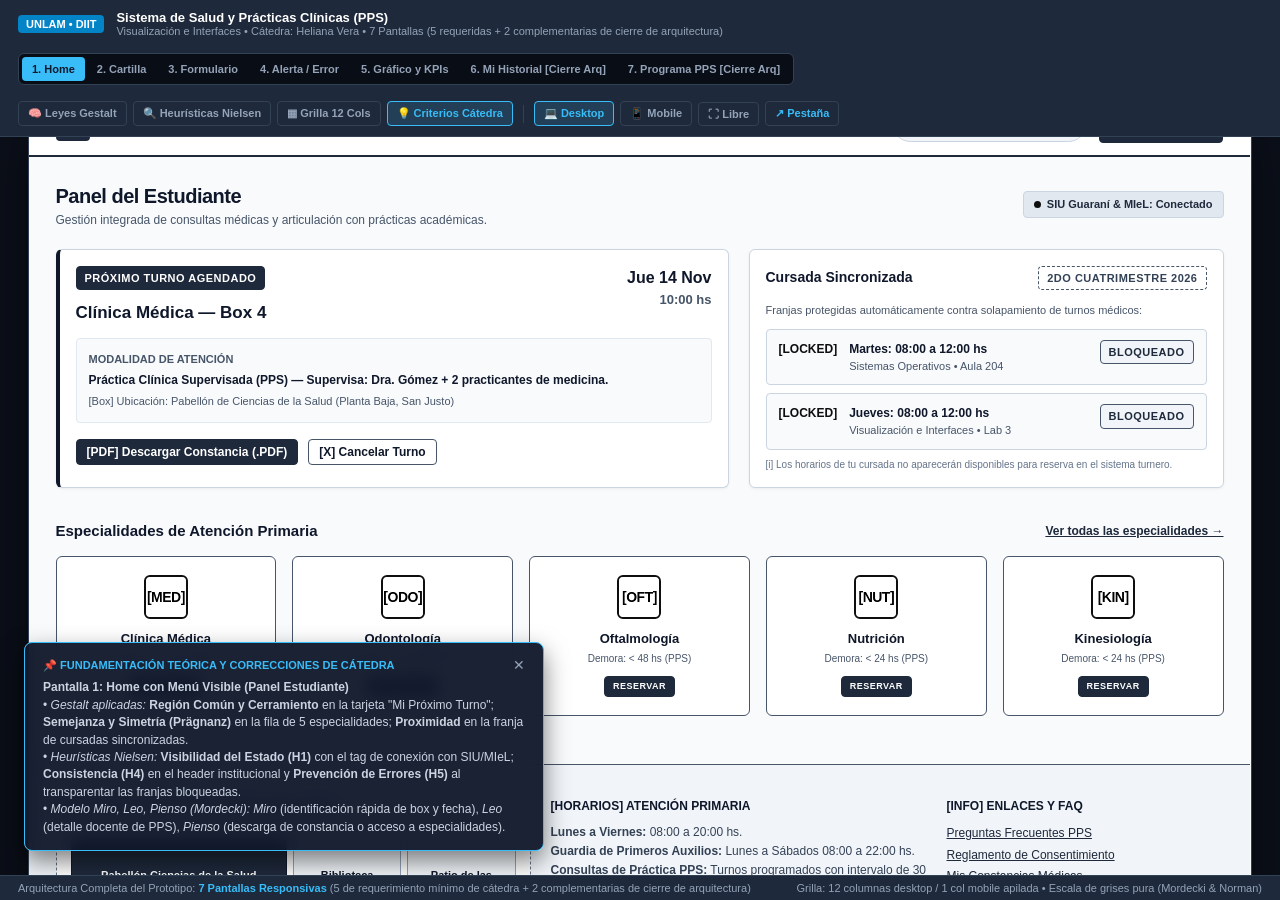
==== index.html @ 91b7a33c "feedback00" ====
<!DOCTYPE html>
<html lang="es">
<head>
  <meta charset="UTF-8">
  <meta name="viewport" content="width=device-width, initial-scale=1.0">
  <title>Master Wireframes Suite - UNLaM Salud & PPS | Visualización e Interfaces</title>
  <style>
    :root {
      --ui-bg: #0f172a;
      --ui-bar: #1e293b;
      --ui-border: #334155;
      --ui-accent: #38bdf8;
      --ui-text: #f8fafc;
      --ui-text-muted: #94a3b8;
    }

    * { box-sizing: border-box; margin: 0; padding: 0; }

    body {
      font-family: -apple-system, BlinkMacSystemFont, "Segoe UI", Roboto, sans-serif;
      background-color: var(--ui-bg);
      color: var(--ui-text);
      display: flex;
      flex-direction: column;
      height: 100vh;
      overflow: hidden;
    }

    /* Barra Superior de Control */
    .presenter-bar {
      background-color: var(--ui-bar);
      border-bottom: 1px solid var(--ui-border);
      padding: 10px 18px;
      display: flex;
      align-items: center;
      justify-content: space-between;
      gap: 16px;
      z-index: 1000;
      flex-wrap: wrap;
    }

    .project-info {
      display: flex;
      align-items: center;
      gap: 12px;
    }
    .badge-tag {
      background: #0284c7;
      color: white;
      font-size: 11px;
      font-weight: 700;
      padding: 3px 8px;
      border-radius: 4px;
      text-transform: uppercase;
    }

    /* Botones selectores de pantalla */
    .screens-nav {
      display: flex;
      background: #090d16;
      border-radius: 6px;
      padding: 3px;
      gap: 2px;
      border: 1px solid var(--ui-border);
      overflow-x: auto;
    }
    .screen-tab-btn {
      background: transparent;
      border: none;
      color: var(--ui-text-muted);
      padding: 6px 10px;
      font-size: 11px;
      font-weight: 600;
      border-radius: 4px;
      cursor: pointer;
      transition: all 0.15s ease;
      white-space: nowrap;
    }
    .screen-tab-btn:hover {
      color: var(--ui-text);
      background: rgba(255,255,255,0.06);
    }
    .screen-tab-btn.active {
      background: #38bdf8;
      color: #0f172a;
      font-weight: 700;
    }

    /* Selectores de Viewport y Capas Teóricas */
    .viewport-controls {
      display: flex;
      align-items: center;
      gap: 6px;
      flex-wrap: wrap;
    }
    .view-btn {
      background: var(--ui-bar);
      border: 1px solid var(--ui-border);
      color: var(--ui-text-muted);
      padding: 5px 9px;
      border-radius: 4px;
      font-size: 11px;
      font-weight: 600;
      cursor: pointer;
      display: flex;
      align-items: center;
      gap: 5px;
      transition: all 0.15s ease;
      user-select: none;
    }
    .view-btn:hover {
      color: var(--ui-text);
      border-color: var(--ui-accent);
    }
    .view-btn.active {
      border-color: #38bdf8;
      background: rgba(56, 189, 248, 0.15);
      color: #38bdf8;
      font-weight: 700;
    }

    .view-btn-gestalt.active {
      border-color: #0284c7;
      background: rgba(2, 132, 199, 0.2);
      color: #38bdf8;
    }
    .view-btn-heuristic.active {
      border-color: #10b981;
      background: rgba(16, 185, 129, 0.2);
      color: #34d399;
    }

    /* Área de Canvas */
    .canvas-area {
      flex: 1;
      display: flex;
      align-items: center;
      justify-content: center;
      background: #0b0f19;
      position: relative;
      overflow: auto;
      padding: 16px;
    }

    /* Frame de Contenedor */
    .viewport-frame {
      background: white;
      transition: all 0.25s cubic-bezier(0.4, 0, 0.2, 1);
      box-shadow: 0 25px 50px -12px rgba(0, 0, 0, 0.7);
      position: relative;
      overflow: hidden;
      border-radius: 4px;
    }

    /* Modo Escritorio (1200px) */
    .viewport-frame.desktop-mode {
      width: 1240px;
      height: 92vh;
      max-width: 98%;
      border-radius: 8px;
      border: 1px solid var(--ui-border);
    }

    /* Modo Mobile (375px iPhone frame) */
    .viewport-frame.mobile-mode {
      width: 375px;
      height: 740px;
      border-radius: 36px;
      border: 10px solid #27272a;
      box-shadow: 0 20px 40px rgba(0,0,0,0.8), inset 0 0 0 2px #52525b;
    }

    /* Modo Libre (100%) */
    .viewport-frame.full-mode {
      width: 100%;
      height: 100%;
      border-radius: 0;
      border: none;
    }

    .wireframe-iframe {
      width: 100%;
      height: 100%;
      border: none;
      display: block;
      background-color: #f8fafc;
    }

    /* Overlay de Anotaciones UX de Cátedra */
    .ux-annotation-drawer {
      position: absolute;
      bottom: 24px;
      left: 24px;
      background: rgba(15, 23, 42, 0.95);
      border: 1px solid var(--ui-accent);
      border-radius: 8px;
      padding: 14px 18px;
      max-width: 520px;
      font-size: 12px;
      box-shadow: 0 10px 25px rgba(0,0,0,0.5);
      backdrop-filter: blur(8px);
      z-index: 500;
      display: none;
    }
    .ux-annotation-drawer.visible {
      display: block;
      animation: fadeIn 0.2s ease-out;
    }
    @keyframes fadeIn {
      from { opacity: 0; transform: translateY(8px); }
      to { opacity: 1; transform: translateY(0); }
    }

    /* Grilla de 12 Columnas Overlay */
    .grid-overlay-layer {
      position: absolute;
      top: 0;
      left: 50%;
      transform: translateX(-50%);
      width: 1200px;
      height: 100%;
      pointer-events: none;
      z-index: 200;
      display: none;
      grid-template-columns: repeat(12, 1fr);
      gap: 20px;
      padding: 0 16px;
    }
    .grid-overlay-layer.visible {
      display: grid;
    }
    .grid-overlay-col {
      background: rgba(239, 68, 68, 0.08);
      border-left: 1px dashed rgba(239, 68, 68, 0.35);
      border-right: 1px dashed rgba(239, 68, 68, 0.35);
      height: 100%;
    }

    .meta-footer {
      background: var(--ui-bar);
      border-top: 1px solid var(--ui-border);
      padding: 6px 18px;
      font-size: 11px;
      display: flex;
      justify-content: space-between;
      color: var(--ui-text-muted);
    }
  </style>
</head>
<body>

  <!-- ==================== BARRA SUPERIOR DE CONTROL ==================== -->
  <header class="presenter-bar">
    
    <!-- Info del Proyecto -->
    <div class="project-info">
      <span class="badge-tag">UNLaM • DIIT</span>
      <div>
        <div style="font-size: 13px; font-weight: 800; color: white;">Sistema de Salud y Prácticas Clínicas (PPS)</div>
        <div style="font-size: 11px; color: var(--ui-text-muted);">Visualización e Interfaces • Cátedra: Heliana Vera • 7 Pantallas (5 requeridas + 2 complementarias de cierre de arquitectura)</div>
      </div>
    </div>

    <!-- Navegación entre las 7 Pantallas del Sistema Completo -->
    <nav class="screens-nav" aria-label="Pantallas">
      <button class="screen-tab-btn active" onclick="loadScreen('pantalla_1_home.html', 1, this)">
        1. Home
      </button>
      <button class="screen-tab-btn" onclick="loadScreen('pantalla_2_cartilla.html', 2, this)">
        2. Cartilla
      </button>
      <button class="screen-tab-btn" onclick="loadScreen('pantalla_3_formulario.html', 3, this)">
        3. Formulario
      </button>
      <button class="screen-tab-btn" onclick="loadScreen('pantalla_4_alerta.html', 4, this)">
        4. Alerta / Error
      </button>
      <button class="screen-tab-btn" onclick="loadScreen('pantalla_5_grafico.html', 5, this)">
        5. Gráfico y KPIs
      </button>
      <button class="screen-tab-btn" onclick="loadScreen('pantalla_6_historial.html', 6, this)" title="Pantalla complementaria: Cierre de arquitectura Nivel 2">
        6. Mi Historial [Cierre Arq]
      </button>
      <button class="screen-tab-btn" onclick="loadScreen('pantalla_7_programa_pps.html', 7, this)" title="Pantalla complementaria: Cierre de arquitectura Nivel 3">
        7. Programa PPS [Cierre Arq]
      </button>
    </nav>

    <!-- Controles de Capas Teóricas & Viewport -->
    <div class="viewport-controls">
      <!-- Capas de Inspección Teórica de Cátedra -->
      <button class="view-btn view-btn-gestalt" id="btnGestaltToggle" onclick="toggleGestaltLayer()" title="Resaltar Leyes de la Gestalt aplicadas en pantalla">
        🧠 Leyes Gestalt
      </button>

      <button class="view-btn view-btn-heuristic" id="btnHeuristicToggle" onclick="toggleHeuristicLayer()" title="Resaltar Heurísticas de Usabilidad de Nielsen aplicadas">
        🔍 Heurísticas Nielsen
      </button>

      <!-- Toggle Grilla 12 Columnas -->
      <button class="view-btn" id="btnGridToggle" onclick="toggleGridOverlay()" title="Superponer grilla de 12 columnas">
        ▦ Grilla 12 Cols
      </button>

      <!-- Toggle Especificaciones UX -->
      <button class="view-btn active" id="btnNotesToggle" onclick="toggleNotes()" title="Ver justificación técnica y pedagógica">
        💡 Criterios Cátedra
      </button>

      <span style="height: 18px; width: 1px; background: var(--ui-border); margin: 0 4px;"></span>

      <!-- Modos de Vista -->
      <button class="view-btn active" id="btnDesktop" onclick="setMode('desktop')">
        💻 Desktop
      </button>
      <button class="view-btn" id="btnMobile" onclick="setMode('mobile')">
        📱 Mobile
      </button>
      <button class="view-btn" id="btnFull" onclick="setMode('full')">
        ⛶ Libre
      </button>

      <a id="btnOpenRaw" href="pantalla_1_home.html" target="_blank" class="view-btn" style="color: var(--ui-accent); text-decoration: none;">
        ↗ Pestaña
      </a>
    </div>

  </header>

  <!-- ==================== CANVAS Y SIMULADOR DE VIEWPORT ==================== -->
  <main class="canvas-area">
    
    <!-- Marco de previsualización -->
    <div class="viewport-frame desktop-mode" id="frameContainer">
      
      <!-- Overlay de Grilla de 12 Columnas -->
      <div class="grid-overlay-layer" id="gridOverlay">
        <div class="grid-overlay-col"></div>
        <div class="grid-overlay-col"></div>
        <div class="grid-overlay-col"></div>
        <div class="grid-overlay-col"></div>
        <div class="grid-overlay-col"></div>
        <div class="grid-overlay-col"></div>
        <div class="grid-overlay-col"></div>
        <div class="grid-overlay-col"></div>
        <div class="grid-overlay-col"></div>
        <div class="grid-overlay-col"></div>
        <div class="grid-overlay-col"></div>
        <div class="grid-overlay-col"></div>
      </div>

      <!-- Iframe contenedor de la pantalla activa -->
      <iframe id="wireframeViewer" class="wireframe-iframe" src="pantalla_1_home.html" onload="onIframeLoaded()"></iframe>
    </div>

    <!-- Cajón Flotante de Especificaciones y Justificación de Cátedra -->
    <aside class="ux-annotation-drawer visible" id="uxDrawer">
      <div style="display: flex; justify-content: space-between; align-items: center; margin-bottom: 6px;">
        <span style="font-weight: 800; color: var(--ui-accent); text-transform: uppercase; font-size: 11px;">
          📌 Fundamentación Teórica y Correcciones de Cátedra
        </span>
        <button onclick="toggleNotes()" style="background: none; border: none; color: var(--ui-text-muted); cursor: pointer; font-size: 14px;">✕</button>
      </div>
      <div id="uxDrawerContent" style="color: #cbd5e1; line-height: 1.45;"></div>
    </aside>

  </main>

  <!-- ==================== FOOTER INFORMATIVO ==================== -->
  <footer class="meta-footer">
    <div>
      <span>Arquitectura Completa del Prototipo: </span>
      <strong style="color: #38bdf8;">7 Pantallas Responsivas</strong> (5 de requerimiento mínimo de cátedra + 2 complementarias de cierre de arquitectura)
    </div>
    <div>
      <span>Grilla: </span> 12 columnas desktop / 1 col mobile apilada • Escala de grises pura (Mordecki & Norman)
    </div>
  </footer>

  <script>
    const annotations = {
      1: `<strong>Pantalla 1: Home con Menú Visible (Panel Estudiante)</strong><br>
          • <em>Gestalt aplicadas:</em> <strong>Región Común y Cerramiento</strong> en la tarjeta "Mi Próximo Turno"; <strong>Semejanza y Simetría (Prägnanz)</strong> en la fila de 5 especialidades; <strong>Proximidad</strong> en la franja de cursadas sincronizadas.<br>
          • <em>Heurísticas Nielsen:</em> <strong>Visibilidad del Estado (H1)</strong> con el tag de conexión con SIU/MIeL; <strong>Consistencia (H4)</strong> en el header institucional y <strong>Prevención de Errores (H5)</strong> al transparentar las franjas bloqueadas.<br>
          • <em>Modelo Miro, Leo, Pienso (Mordecki):</em> <em>Miro</em> (identificación rápida de box y fecha), <em>Leo</em> (detalle docente de PPS), <em>Pienso</em> (descarga de constancia o acceso a especialidades).`,

      2: `<strong>Pantalla 2: Cartilla y Filtro de Modalidad ("Filtrar Primero")</strong><br>
          • <em>Corrección de Cátedra:</em> Barra superior para <strong>filtrar primero</strong> antes del listado (Heurística 7: Flexibilidad y Eficiencia).<br>
          • <em>Gestalt aplicadas:</em> <strong>Región Común</strong> delimitando la barra de filtros; <strong>Semejanza</strong> en las tarjetas modulares homogéneas de 3 a 4 líneas.<br>
          • <em>Heurísticas:</em> <strong>Reconocimiento antes que Recuerdo (H6)</strong> con el switch de modalidad preseleccionado en "Práctica Supervisada (< 48 hs)"; <strong>Diseño Estético y Minimalista (H8)</strong> con módulos compactos y directos sin ruido visual.`,

      3: `<strong>Pantalla 3: Formulario de Reserva y Consentimiento Digital</strong><br>
          • <em>Gestalt aplicadas:</em> <strong>Buena Continuidad y Elemento Conectado</strong> en el stepper lineal (1. Especialidad → 2. Horario → 3. Confirmación); <strong>Contraste de Textura Rayada</strong> en los bloques no disponibles.<br>
          • <em>Heurística 5 (Prevención Proactiva de Errores):</em> Bloqueo de los horarios solapados con cursada ("🔒 Cursando en UNLaM") imposibilitando el error antes de que ocurra.<br>
          • <em>Corrección Docente:</em> <strong>Sin texto libre de síntomas</strong>; reemplazado por motivos estandarizados cerrados (Heurística 6).<br>
          • <em>Consentimiento PPS:</em> Borde punteado (Región común destacada) con explicación pedagógica en 3 líneas y checkbox obligatorio.`,

      4: `<strong>Pantalla 4: Alerta / Error (Validación de Reglas de Negocio)</strong><br>
          • <em>Gestalt aplicadas:</em> <strong>Figura y Fondo</strong> mediante oscurecimiento y desenfoque del fondo al 50%, proyectando la ventana de error como figura nítida focal.<br>
          • <em>Heurística 9 (Diagnóstico y Recuperación de Errores):</em> Mensajes precisos que identifican la causa exacta (materia detectada en Caso A / falta de consentimiento en Caso B) sin culpar al alumno.<br>
          • <em>Heurística 3 (Control y Libertad):</em> Salidas claras duales ("Volver al formulario y corregir" vs. "Cambiar a profesional graduado").`,

      5: `<strong>Pantalla 5: Gráfico Comparativo y Métricas (Visualización de Datos)</strong><br>
          • <em>Variables Visuales de Bertin:</em> Mapeado bidimensional de <strong>Posición</strong> (categorías en Y, días en X), <strong>Longitud</strong> (magnitud del tiempo de espera) y <strong>Valor/Brillo</strong> (barra oscura PPS vs. barra clara graduado).<br>
          • <em>Principio de Tufte (Data-Ink Ratio):</em> Gráfico de barras horizontales limpias con datos directos inscritos sobre la barra (1.2 d vs 8.5 d) y ahorro porcentual (-86%).<br>
          • <em>Gestalt y KPIs:</em> <strong>Simetría y Región Común</strong> en las 3 tarjetas de impacto (1.420 turnos, 3.850 hs PPS, 94.8% asistencia).`,

      6: `<strong>Pantalla 6: Mi Historial Médico y Constancias (Pantalla Complementaria — Cierre Arq. Nivel 2)</strong><br>
          • <em>Propósito:</em> Gestión personal del estudiante para consultar atenciones previas y <strong>descargar certificados oficiales en PDF</strong> con firma digital para presentar en trabajos o clases.<br>
          • <em>Aporte al Árbol de Navegación:</em> Cubre el 100% de los enlaces del header principal, evitando callejones sin salida en la navegación.<br>
          • <em>Heurística 3 (Control y Libertad):</em> Emisión de constancia oficial inmediata en 1 clic.<br>
          • <em>Gestalt:</em> <strong>Región Común</strong> en la ficha de estudiante y <strong>Semejanza</strong> en la tabla de atenciones pasadas.`,

      7: `<strong>Pantalla 7: Programa de Prácticas PPS (Pantalla Complementaria — Cierre Arq. Nivel 3)</strong><br>
          • <em>Propósito:</em> Transparencia pedagógica, marco legal y derechos del paciente (voluntariedad, anonimato, derecho a atención exclusiva del titular).<br>
          • <em>Aporte al Árbol de Navegación:</em> Cumple el Nivel 3 de arquitectura institucional y resuelve las dudas de consentimiento previo.<br>
          • <em>Triangulación Pedagógica:</em> Diagrama de 3 roles (Estudiante Paciente → Practicante de Salud → Docente Titular).<br>
          • <em>Nivel 3 (Reglamento):</em> Escala de horas cátedra acreditables y acordeón interactivo de preguntas frecuentes.`
    };

    let currentScreenNum = 1;
    let gestaltActive = false;
    let heuristicActive = false;

    function loadScreen(fileUrl, screenNum, tabBtn) {
      currentScreenNum = screenNum;
      const iframe = document.getElementById('wireframeViewer');
      iframe.src = fileUrl;

      document.getElementById('btnOpenRaw').href = fileUrl;

      document.querySelectorAll('.screen-tab-btn').forEach(b => b.classList.remove('active'));
      if (tabBtn) tabBtn.classList.add('active');

      document.getElementById('uxDrawerContent').innerHTML = annotations[screenNum];
    }

    function onIframeLoaded() {
      applyTheoryLayersToIframe();
    }

    function toggleGestaltLayer() {
      gestaltActive = !gestaltActive;
      document.getElementById('btnGestaltToggle').classList.toggle('active', gestaltActive);
      applyTheoryLayersToIframe();
    }

    function toggleHeuristicLayer() {
      heuristicActive = !heuristicActive;
      document.getElementById('btnHeuristicToggle').classList.toggle('active', heuristicActive);
      applyTheoryLayersToIframe();
    }

    function applyTheoryLayersToIframe() {
      try {
        const iframe = document.getElementById('wireframeViewer');
        const doc = iframe.contentDocument || iframe.contentWindow.document;
        if (!doc) return;

        const gElements = doc.querySelectorAll('[data-gestalt]');
        gElements.forEach(el => {
          if (gestaltActive) {
            el.classList.add('theory-highlight-gestalt');
          } else {
            el.classList.remove('theory-highlight-gestalt');
          }
        });

        const hElements = doc.querySelectorAll('[data-heuristic]');
        hElements.forEach(el => {
          if (heuristicActive) {
            el.classList.add('theory-highlight-heuristic');
          } else {
            el.classList.remove('theory-highlight-heuristic');
          }
        });
      } catch (e) {
        console.warn('Iframe layer sync:', e);
      }
    }

    function setMode(mode) {
      const frame = document.getElementById('frameContainer');
      const btnDesk = document.getElementById('btnDesktop');
      const btnMob = document.getElementById('btnMobile');
      const btnFull = document.getElementById('btnFull');
      const grid = document.getElementById('gridOverlay');

      btnDesk.classList.remove('active');
      btnMob.classList.remove('active');
      btnFull.classList.remove('active');

      if (mode === 'desktop') {
        frame.className = 'viewport-frame desktop-mode';
        btnDesk.classList.add('active');
        grid.style.display = document.getElementById('btnGridToggle').classList.contains('active') ? 'grid' : 'none';
      } else if (mode === 'mobile') {
        frame.className = 'viewport-frame mobile-mode';
        btnMob.classList.add('active');
        grid.style.display = 'none';
      } else {
        frame.className = 'viewport-frame full-mode';
        btnFull.classList.add('active');
        grid.style.display = 'none';
      }
    }

    function toggleGridOverlay() {
      const grid = document.getElementById('gridOverlay');
      const btn = document.getElementById('btnGridToggle');
      const isVisible = grid.classList.toggle('visible');
      btn.classList.toggle('active', isVisible);
    }

    function toggleNotes() {
      const drawer = document.getElementById('uxDrawer');
      const btn = document.getElementById('btnNotesToggle');
      const isVisible = drawer.classList.toggle('visible');
      btn.classList.toggle('active', isVisible);
    }

    document.getElementById('uxDrawerContent').innerHTML = annotations[1];
  </script>
</body>
</html>
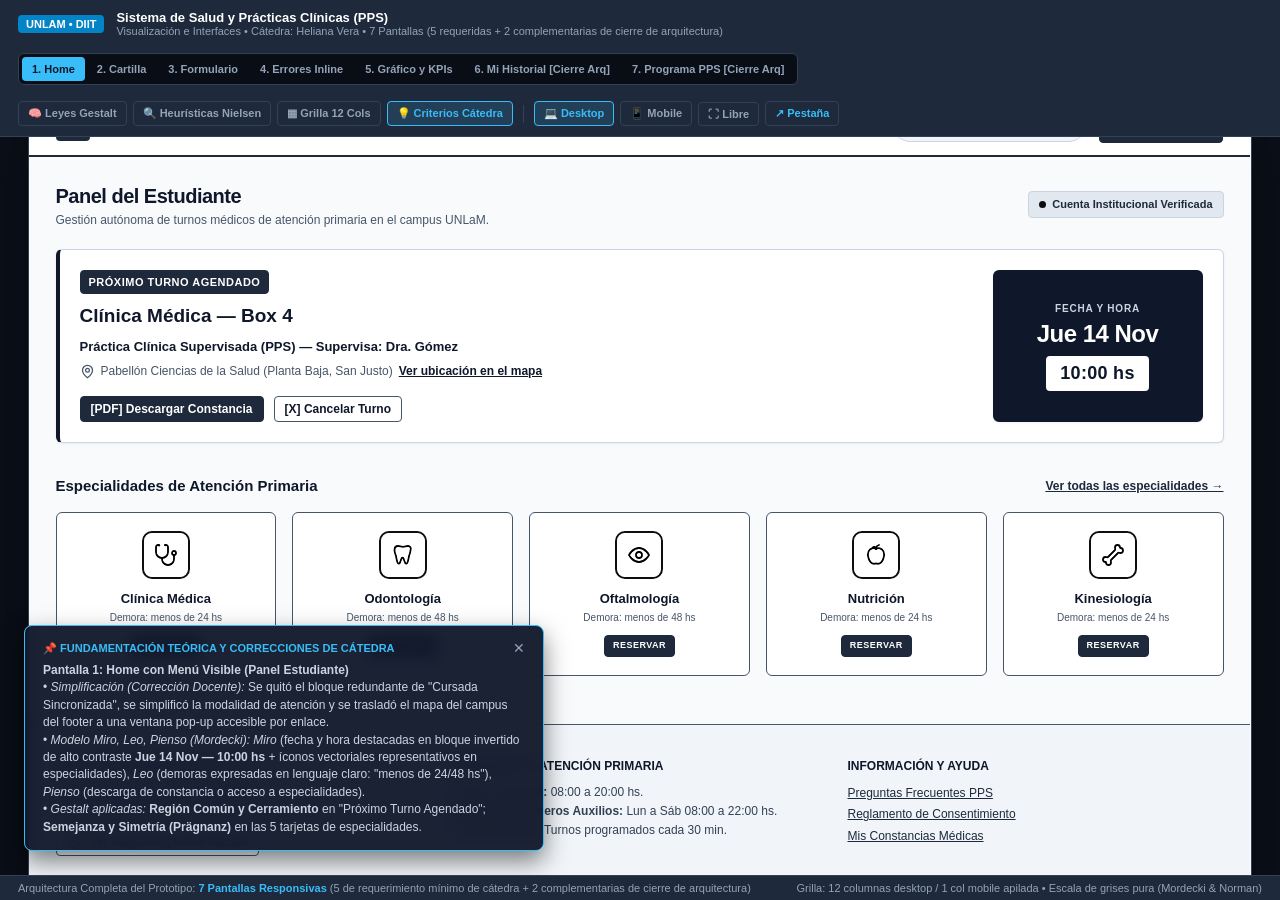
==== commit 1613da44: "fix: feedback01 aplicado" ====
--- a/index.html
+++ b/index.html
@@ -273,7 +273,7 @@
         3. Formulario
       </button>
       <button class="screen-tab-btn" onclick="loadScreen('pantalla_4_alerta.html', 4, this)">
-        4. Alerta / Error
+        4. Errores Inline
       </button>
       <button class="screen-tab-btn" onclick="loadScreen('pantalla_5_grafico.html', 5, this)">
         5. Gráfico y KPIs
@@ -380,30 +380,28 @@
   <script>
     const annotations = {
       1: `<strong>Pantalla 1: Home con Menú Visible (Panel Estudiante)</strong><br>
-          • <em>Gestalt aplicadas:</em> <strong>Región Común y Cerramiento</strong> en la tarjeta "Mi Próximo Turno"; <strong>Semejanza y Simetría (Prägnanz)</strong> en la fila de 5 especialidades; <strong>Proximidad</strong> en la franja de cursadas sincronizadas.<br>
-          • <em>Heurísticas Nielsen:</em> <strong>Visibilidad del Estado (H1)</strong> con el tag de conexión con SIU/MIeL; <strong>Consistencia (H4)</strong> en el header institucional y <strong>Prevención de Errores (H5)</strong> al transparentar las franjas bloqueadas.<br>
-          • <em>Modelo Miro, Leo, Pienso (Mordecki):</em> <em>Miro</em> (identificación rápida de box y fecha), <em>Leo</em> (detalle docente de PPS), <em>Pienso</em> (descarga de constancia o acceso a especialidades).`,
+          • <em>Simplificación (Corrección Docente):</em> Se quitó el bloque redundante de "Cursada Sincronizada", se simplificó la modalidad de atención y se trasladó el mapa del campus del footer a una ventana pop-up accesible por enlace.<br>
+          • <em>Modelo Miro, Leo, Pienso (Mordecki):</em> <em>Miro</em> (fecha y hora destacadas en bloque invertido de alto contraste <strong>Jue 14 Nov — 10:00 hs</strong> + íconos vectoriales representativos en especialidades), <em>Leo</em> (demoras expresadas en lenguaje claro: "menos de 24/48 hs"), <em>Pienso</em> (descarga de constancia o acceso a especialidades).<br>
+          • <em>Gestalt aplicadas:</em> <strong>Región Común y Cerramiento</strong> en "Próximo Turno Agendado"; <strong>Semejanza y Simetría (Prägnanz)</strong> en las 5 tarjetas de especialidades.`,
 
       2: `<strong>Pantalla 2: Cartilla y Filtro de Modalidad ("Filtrar Primero")</strong><br>
-          • <em>Corrección de Cátedra:</em> Barra superior para <strong>filtrar primero</strong> antes del listado (Heurística 7: Flexibilidad y Eficiencia).<br>
+          • <em>Correcciones de Cátedra:</em> El filtro de Modalidad ahora es un <code>&lt;select&gt;</code> con <strong>Práctica Clínica Supervisada (menos de 48 hs)</strong> por defecto; además, los consultorios no se despliegan todos juntos para evitar saturación visual, apareciendo recién tras elegir una especialidad.<br>
           • <em>Gestalt aplicadas:</em> <strong>Región Común</strong> delimitando la barra de filtros; <strong>Semejanza</strong> en las tarjetas modulares homogéneas de 3 a 4 líneas.<br>
-          • <em>Heurísticas:</em> <strong>Reconocimiento antes que Recuerdo (H6)</strong> con el switch de modalidad preseleccionado en "Práctica Supervisada (< 48 hs)"; <strong>Diseño Estético y Minimalista (H8)</strong> con módulos compactos y directos sin ruido visual.`,
-
-      3: `<strong>Pantalla 3: Formulario de Reserva y Consentimiento Digital</strong><br>
-          • <em>Gestalt aplicadas:</em> <strong>Buena Continuidad y Elemento Conectado</strong> en el stepper lineal (1. Especialidad → 2. Horario → 3. Confirmación); <strong>Contraste de Textura Rayada</strong> en los bloques no disponibles.<br>
-          • <em>Heurística 5 (Prevención Proactiva de Errores):</em> Bloqueo de los horarios solapados con cursada ("🔒 Cursando en UNLaM") imposibilitando el error antes de que ocurra.<br>
-          • <em>Corrección Docente:</em> <strong>Sin texto libre de síntomas</strong>; reemplazado por motivos estandarizados cerrados (Heurística 6).<br>
-          • <em>Consentimiento PPS:</em> Borde punteado (Región común destacada) con explicación pedagógica en 3 líneas y checkbox obligatorio.`,
-
-      4: `<strong>Pantalla 4: Alerta / Error (Validación de Reglas de Negocio)</strong><br>
-          • <em>Gestalt aplicadas:</em> <strong>Figura y Fondo</strong> mediante oscurecimiento y desenfoque del fondo al 50%, proyectando la ventana de error como figura nítida focal.<br>
-          • <em>Heurística 9 (Diagnóstico y Recuperación de Errores):</em> Mensajes precisos que identifican la causa exacta (materia detectada en Caso A / falta de consentimiento en Caso B) sin culpar al alumno.<br>
-          • <em>Heurística 3 (Control y Libertad):</em> Salidas claras duales ("Volver al formulario y corregir" vs. "Cambiar a profesional graduado").`,
-
-      5: `<strong>Pantalla 5: Gráfico Comparativo y Métricas (Visualización de Datos)</strong><br>
-          • <em>Variables Visuales de Bertin:</em> Mapeado bidimensional de <strong>Posición</strong> (categorías en Y, días en X), <strong>Longitud</strong> (magnitud del tiempo de espera) y <strong>Valor/Brillo</strong> (barra oscura PPS vs. barra clara graduado).<br>
-          • <em>Principio de Tufte (Data-Ink Ratio):</em> Gráfico de barras horizontales limpias con datos directos inscritos sobre la barra (1.2 d vs 8.5 d) y ahorro porcentual (-86%).<br>
-          • <em>Gestalt y KPIs:</em> <strong>Simetría y Región Común</strong> en las 3 tarjetas de impacto (1.420 turnos, 3.850 hs PPS, 94.8% asistencia).`,
+          • <em>Heurísticas:</em> <strong>Visibilidad del Estado (H1)</strong> con conteo dinámico de resultados y <strong>Diseño Minimalista (H8)</strong>.`,
+
+      3: `<strong>Pantalla 3: Formulario de Reserva (Divulgación Progresiva + Validación Inline)</strong><br>
+          • <em>Corrección Docente:</em> Se muestra solo lo necesario: primero los días con disponibilidad, al hacer clic se despliegan abajo los horarios libres para ese día. El <strong>Motivo de Consulta</strong> se simplificó a un único <code>&lt;select&gt;</code>.<br>
+          • <em>Validación sin Popups:</em> Los errores (falta de día/horario, falta de <strong>Consentimiento Digital Obligatorio</strong> o ayuno) se muestran de forma <strong>inline adyacentes a cada input</strong> (Sub-heurística 5.15 de Pierotti).<br>
+          • <em>Legibilidad:</em> Texto de Consentimiento Digital reescrito en 3 viñetas claras y directas.`,
+
+      4: `<strong>Pantalla 4: Validación de Reglas y Errores Inline (Sin Popups)</strong><br>
+          • <em>Corrección de Cátedra:</em> En reemplazo de ventanas modales emergentes (popups), esta vista documenta cómo los mensajes de error se presentan <strong>adyacentes al input afectado</strong> (Caso A: horario pendiente; Caso B: consentimiento y ayuno faltantes).<br>
+          • <em>Heurística 9 (Diagnóstico y Recuperación):</em> Mensajes precisos que indican exactamente qué campo corregir sin interrumpir el contexto del formulario.`,
+
+      5: `<strong>Pantalla 5: Gráficos Comparativos Verticales y KPIs</strong><br>
+          • <em>Corrección de Cátedra:</em> Gráficos de <strong>barras verticales</strong> con <strong>1 sola barra por especialidad</strong> (sin barras dobles apiladas que dificulten la lectura) y utilizando <strong>exclusivamente valores enteros</strong> (1 a 2 días en PPS vs. 9 a 14 días en Graduado; demanda mensual en turnos).<br>
+          • <em>Principio de Tufte (Small Multiples):</em> Dos gráficos paralelos bajo la misma escala uniforme (0 a 15 días) permiten comprender la ventaja temporal en 2 segundos.<br>
+          • <em>Gestalt y KPIs:</em> <strong>Simetría y Región Común</strong> en las 3 tarjetas de impacto (1.420 turnos, 3.850 hs PPS, 95% asistencia).`,
 
       6: `<strong>Pantalla 6: Mi Historial Médico y Constancias (Pantalla Complementaria — Cierre Arq. Nivel 2)</strong><br>
           • <em>Propósito:</em> Gestión personal del estudiante para consultar atenciones previas y <strong>descargar certificados oficiales en PDF</strong> con firma digital para presentar en trabajos o clases.<br>
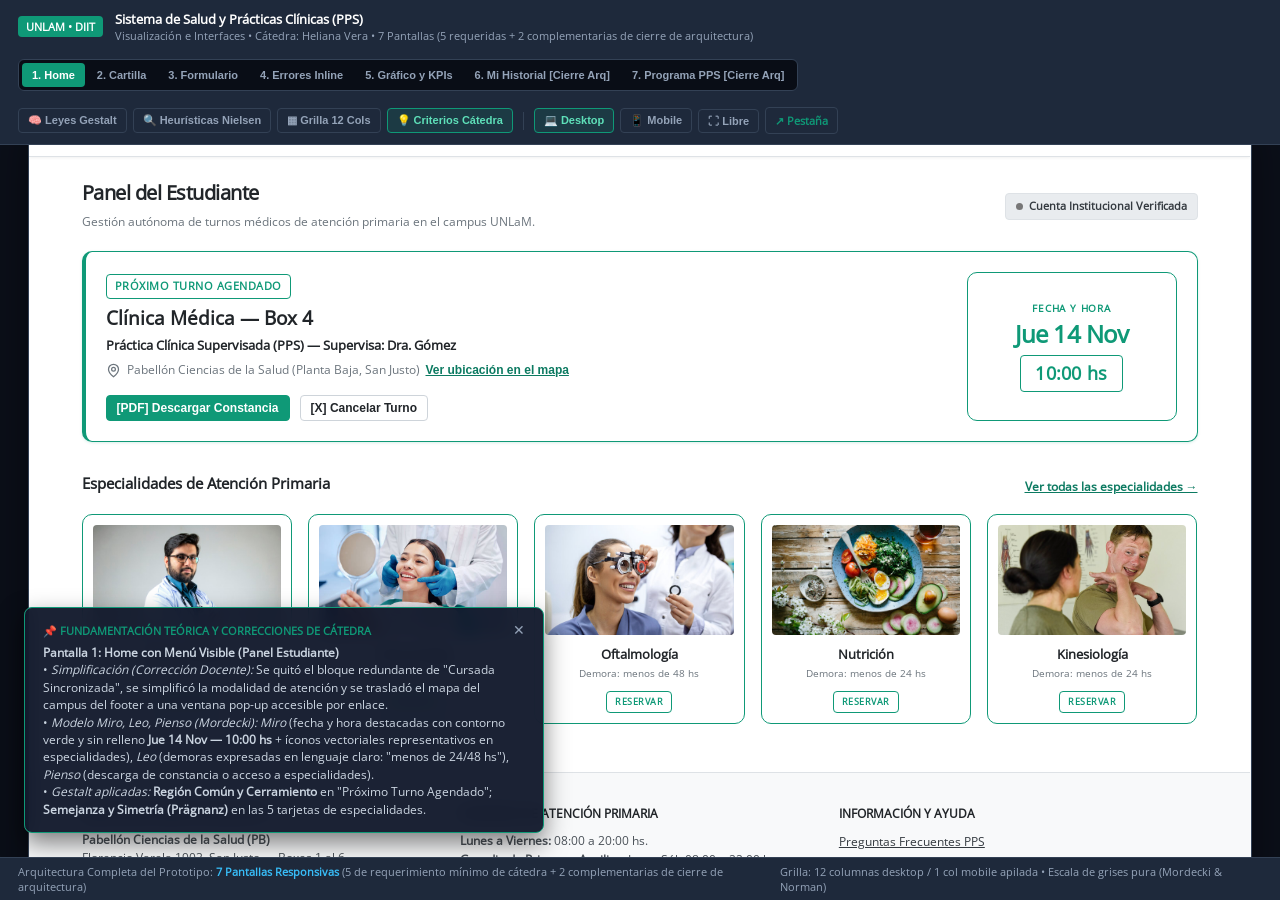
==== commit a69e8c41: "feat: aplicar identidad visual UNLaM a las vistas Agrega el logo, tipografía local y fotografías de " ====
--- a/index.html
+++ b/index.html
@@ -9,15 +9,23 @@
       --ui-bg: #0f172a;
       --ui-bar: #1e293b;
       --ui-border: #334155;
-      --ui-accent: #38bdf8;
+      --ui-accent: #0f9977;
       --ui-text: #f8fafc;
       --ui-text-muted: #94a3b8;
     }
 
+    @font-face {
+      font-family: "Open Sans";
+      src: url("assets/open-sans-regular.ttf") format("truetype");
+      font-style: normal;
+      font-weight: 400;
+      font-display: swap;
+    }
+
     * { box-sizing: border-box; margin: 0; padding: 0; }
 
     body {
-      font-family: -apple-system, BlinkMacSystemFont, "Segoe UI", Roboto, sans-serif;
+      font-family: "Open Sans", -apple-system, BlinkMacSystemFont, "Segoe UI", Roboto, sans-serif;
       background-color: var(--ui-bg);
       color: var(--ui-text);
       display: flex;
@@ -45,7 +53,7 @@
       gap: 12px;
     }
     .badge-tag {
-      background: #0284c7;
+      background: var(--ui-accent);
       color: white;
       font-size: 11px;
       font-weight: 700;
@@ -81,8 +89,8 @@
       background: rgba(255,255,255,0.06);
     }
     .screen-tab-btn.active {
-      background: #38bdf8;
-      color: #0f172a;
+      background: var(--ui-accent);
+      color: white;
       font-weight: 700;
     }
 
@@ -113,9 +121,9 @@
       border-color: var(--ui-accent);
     }
     .view-btn.active {
-      border-color: #38bdf8;
-      background: rgba(56, 189, 248, 0.15);
-      color: #38bdf8;
+      border-color: var(--ui-accent);
+      background: rgba(15, 153, 119, 0.15);
+      color: #5ee0b9;
       font-weight: 700;
     }
 
@@ -381,7 +389,7 @@
     const annotations = {
       1: `<strong>Pantalla 1: Home con Menú Visible (Panel Estudiante)</strong><br>
           • <em>Simplificación (Corrección Docente):</em> Se quitó el bloque redundante de "Cursada Sincronizada", se simplificó la modalidad de atención y se trasladó el mapa del campus del footer a una ventana pop-up accesible por enlace.<br>
-          • <em>Modelo Miro, Leo, Pienso (Mordecki):</em> <em>Miro</em> (fecha y hora destacadas en bloque invertido de alto contraste <strong>Jue 14 Nov — 10:00 hs</strong> + íconos vectoriales representativos en especialidades), <em>Leo</em> (demoras expresadas en lenguaje claro: "menos de 24/48 hs"), <em>Pienso</em> (descarga de constancia o acceso a especialidades).<br>
+          • <em>Modelo Miro, Leo, Pienso (Mordecki):</em> <em>Miro</em> (fecha y hora destacadas con contorno verde y sin relleno <strong>Jue 14 Nov — 10:00 hs</strong> + íconos vectoriales representativos en especialidades), <em>Leo</em> (demoras expresadas en lenguaje claro: "menos de 24/48 hs"), <em>Pienso</em> (descarga de constancia o acceso a especialidades).<br>
           • <em>Gestalt aplicadas:</em> <strong>Región Común y Cerramiento</strong> en "Próximo Turno Agendado"; <strong>Semejanza y Simetría (Prägnanz)</strong> en las 5 tarjetas de especialidades.`,
 
       2: `<strong>Pantalla 2: Cartilla y Filtro de Modalidad ("Filtrar Primero")</strong><br>
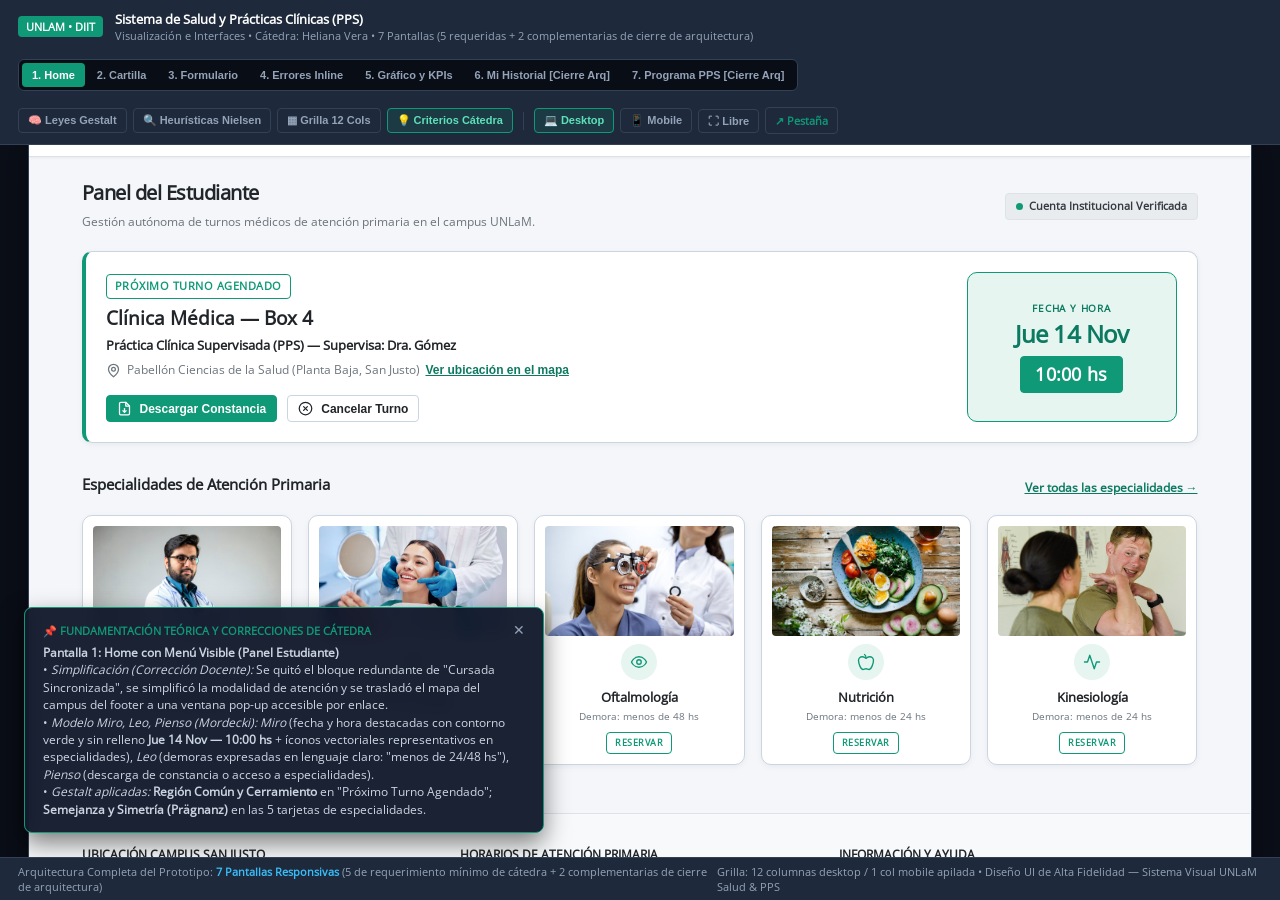
==== commit 826d2def: "cambios en los estilos de las vistas" ====
--- a/index.html
+++ b/index.html
@@ -381,7 +381,7 @@
       <strong style="color: #38bdf8;">7 Pantallas Responsivas</strong> (5 de requerimiento mínimo de cátedra + 2 complementarias de cierre de arquitectura)
     </div>
     <div>
-      <span>Grilla: </span> 12 columnas desktop / 1 col mobile apilada • Escala de grises pura (Mordecki & Norman)
+      <span>Grilla: </span> 12 columnas desktop / 1 col mobile apilada • Diseño UI de Alta Fidelidad — Sistema Visual UNLaM Salud & PPS
     </div>
   </footer>
 
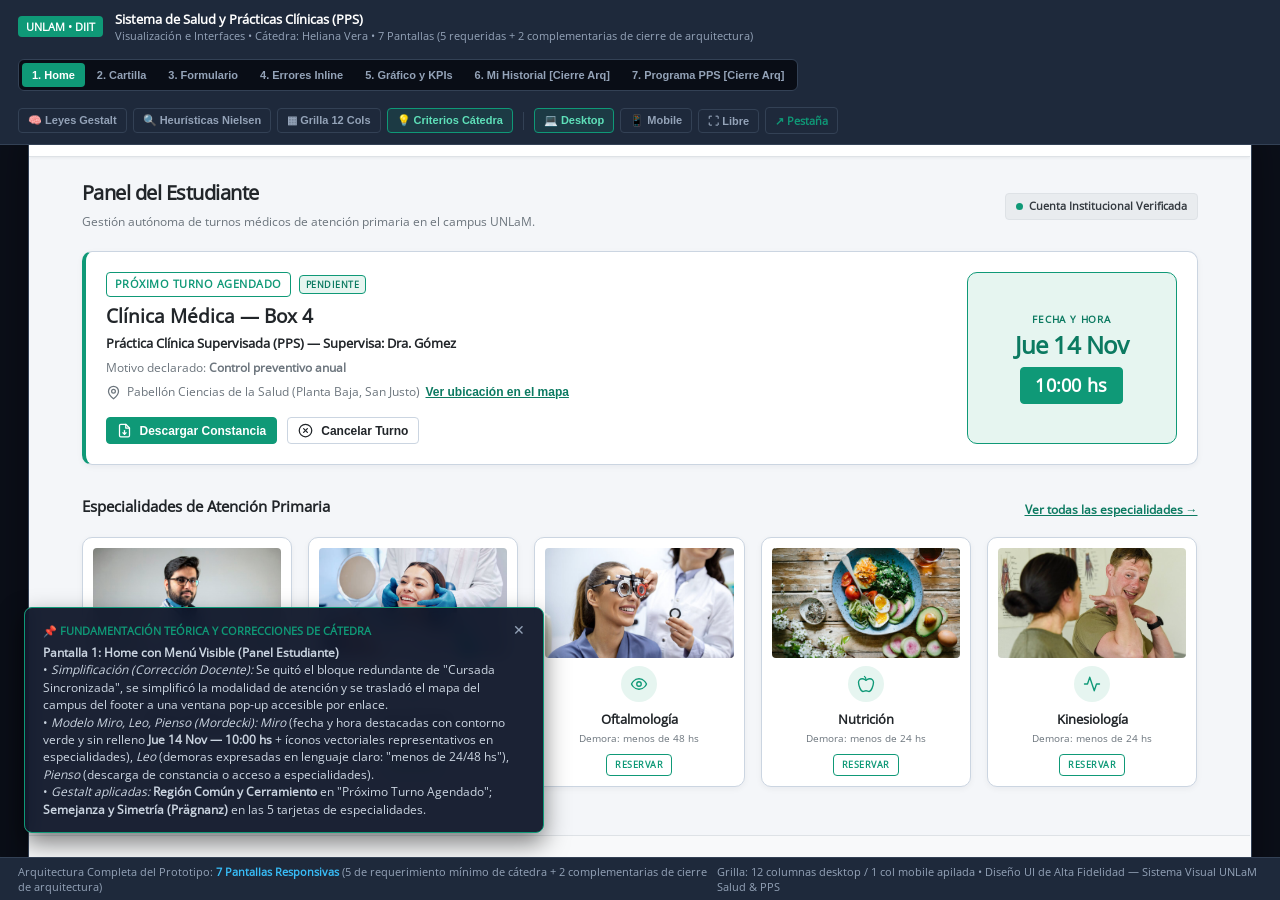
==== commit 132f697f: "cambios en vista Cartilla y Formulario, y actualizado FlujoDeUsuarioLineal.png" ====
--- a/index.html
+++ b/index.html
@@ -1,5 +1,6 @@
 <!DOCTYPE html>
 <html lang="es">
+
 <head>
   <meta charset="UTF-8">
   <meta name="viewport" content="width=device-width, initial-scale=1.0">
@@ -22,7 +23,11 @@
       font-display: swap;
     }
 
-    * { box-sizing: border-box; margin: 0; padding: 0; }
+    * {
+      box-sizing: border-box;
+      margin: 0;
+      padding: 0;
+    }
 
     body {
       font-family: "Open Sans", -apple-system, BlinkMacSystemFont, "Segoe UI", Roboto, sans-serif;
@@ -52,6 +57,7 @@
       align-items: center;
       gap: 12px;
     }
+
     .badge-tag {
       background: var(--ui-accent);
       color: white;
@@ -72,6 +78,7 @@
       border: 1px solid var(--ui-border);
       overflow-x: auto;
     }
+
     .screen-tab-btn {
       background: transparent;
       border: none;
@@ -84,10 +91,12 @@
       transition: all 0.15s ease;
       white-space: nowrap;
     }
+
     .screen-tab-btn:hover {
       color: var(--ui-text);
-      background: rgba(255,255,255,0.06);
-    }
+      background: rgba(255, 255, 255, 0.06);
+    }
+
     .screen-tab-btn.active {
       background: var(--ui-accent);
       color: white;
@@ -101,6 +110,7 @@
       gap: 6px;
       flex-wrap: wrap;
     }
+
     .view-btn {
       background: var(--ui-bar);
       border: 1px solid var(--ui-border);
@@ -116,10 +126,12 @@
       transition: all 0.15s ease;
       user-select: none;
     }
+
     .view-btn:hover {
       color: var(--ui-text);
       border-color: var(--ui-accent);
     }
+
     .view-btn.active {
       border-color: var(--ui-accent);
       background: rgba(15, 153, 119, 0.15);
@@ -132,6 +144,7 @@
       background: rgba(2, 132, 199, 0.2);
       color: #38bdf8;
     }
+
     .view-btn-heuristic.active {
       border-color: #10b981;
       background: rgba(16, 185, 129, 0.2);
@@ -175,7 +188,7 @@
       height: 740px;
       border-radius: 36px;
       border: 10px solid #27272a;
-      box-shadow: 0 20px 40px rgba(0,0,0,0.8), inset 0 0 0 2px #52525b;
+      box-shadow: 0 20px 40px rgba(0, 0, 0, 0.8), inset 0 0 0 2px #52525b;
     }
 
     /* Modo Libre (100%) */
@@ -205,18 +218,27 @@
       padding: 14px 18px;
       max-width: 520px;
       font-size: 12px;
-      box-shadow: 0 10px 25px rgba(0,0,0,0.5);
+      box-shadow: 0 10px 25px rgba(0, 0, 0, 0.5);
       backdrop-filter: blur(8px);
       z-index: 500;
       display: none;
     }
+
     .ux-annotation-drawer.visible {
       display: block;
       animation: fadeIn 0.2s ease-out;
     }
+
     @keyframes fadeIn {
-      from { opacity: 0; transform: translateY(8px); }
-      to { opacity: 1; transform: translateY(0); }
+      from {
+        opacity: 0;
+        transform: translateY(8px);
+      }
+
+      to {
+        opacity: 1;
+        transform: translateY(0);
+      }
     }
 
     /* Grilla de 12 Columnas Overlay */
@@ -234,9 +256,11 @@
       gap: 20px;
       padding: 0 16px;
     }
+
     .grid-overlay-layer.visible {
       display: grid;
     }
+
     .grid-overlay-col {
       background: rgba(239, 68, 68, 0.08);
       border-left: 1px dashed rgba(239, 68, 68, 0.35);
@@ -255,17 +279,19 @@
     }
   </style>
 </head>
+
 <body>
 
   <!-- ==================== BARRA SUPERIOR DE CONTROL ==================== -->
   <header class="presenter-bar">
-    
+
     <!-- Info del Proyecto -->
     <div class="project-info">
       <span class="badge-tag">UNLaM • DIIT</span>
       <div>
         <div style="font-size: 13px; font-weight: 800; color: white;">Sistema de Salud y Prácticas Clínicas (PPS)</div>
-        <div style="font-size: 11px; color: var(--ui-text-muted);">Visualización e Interfaces • Cátedra: Heliana Vera • 7 Pantallas (5 requeridas + 2 complementarias de cierre de arquitectura)</div>
+        <div style="font-size: 11px; color: var(--ui-text-muted);">Visualización e Interfaces • Cátedra: Heliana Vera •
+          7 Pantallas (5 requeridas + 2 complementarias de cierre de arquitectura)</div>
       </div>
     </div>
 
@@ -286,10 +312,12 @@
       <button class="screen-tab-btn" onclick="loadScreen('pantalla_5_grafico.html', 5, this)">
         5. Gráfico y KPIs
       </button>
-      <button class="screen-tab-btn" onclick="loadScreen('pantalla_6_historial.html', 6, this)" title="Pantalla complementaria: Cierre de arquitectura Nivel 2">
+      <button class="screen-tab-btn" onclick="loadScreen('pantalla_6_historial.html', 6, this)"
+        title="Pantalla complementaria: Cierre de arquitectura Nivel 2">
         6. Mi Historial [Cierre Arq]
       </button>
-      <button class="screen-tab-btn" onclick="loadScreen('pantalla_7_programa_pps.html', 7, this)" title="Pantalla complementaria: Cierre de arquitectura Nivel 3">
+      <button class="screen-tab-btn" onclick="loadScreen('pantalla_7_programa_pps.html', 7, this)"
+        title="Pantalla complementaria: Cierre de arquitectura Nivel 3">
         7. Programa PPS [Cierre Arq]
       </button>
     </nav>
@@ -297,21 +325,25 @@
     <!-- Controles de Capas Teóricas & Viewport -->
     <div class="viewport-controls">
       <!-- Capas de Inspección Teórica de Cátedra -->
-      <button class="view-btn view-btn-gestalt" id="btnGestaltToggle" onclick="toggleGestaltLayer()" title="Resaltar Leyes de la Gestalt aplicadas en pantalla">
+      <button class="view-btn view-btn-gestalt" id="btnGestaltToggle" onclick="toggleGestaltLayer()"
+        title="Resaltar Leyes de la Gestalt aplicadas en pantalla">
         🧠 Leyes Gestalt
       </button>
 
-      <button class="view-btn view-btn-heuristic" id="btnHeuristicToggle" onclick="toggleHeuristicLayer()" title="Resaltar Heurísticas de Usabilidad de Nielsen aplicadas">
+      <button class="view-btn view-btn-heuristic" id="btnHeuristicToggle" onclick="toggleHeuristicLayer()"
+        title="Resaltar Heurísticas de Usabilidad de Nielsen aplicadas">
         🔍 Heurísticas Nielsen
       </button>
 
       <!-- Toggle Grilla 12 Columnas -->
-      <button class="view-btn" id="btnGridToggle" onclick="toggleGridOverlay()" title="Superponer grilla de 12 columnas">
+      <button class="view-btn" id="btnGridToggle" onclick="toggleGridOverlay()"
+        title="Superponer grilla de 12 columnas">
         ▦ Grilla 12 Cols
       </button>
 
       <!-- Toggle Especificaciones UX -->
-      <button class="view-btn active" id="btnNotesToggle" onclick="toggleNotes()" title="Ver justificación técnica y pedagógica">
+      <button class="view-btn active" id="btnNotesToggle" onclick="toggleNotes()"
+        title="Ver justificación técnica y pedagógica">
         💡 Criterios Cátedra
       </button>
 
@@ -328,7 +360,8 @@
         ⛶ Libre
       </button>
 
-      <a id="btnOpenRaw" href="pantalla_1_home.html" target="_blank" class="view-btn" style="color: var(--ui-accent); text-decoration: none;">
+      <a id="btnOpenRaw" href="pantalla_1_home.html" target="_blank" class="view-btn"
+        style="color: var(--ui-accent); text-decoration: none;">
         ↗ Pestaña
       </a>
     </div>
@@ -337,10 +370,10 @@
 
   <!-- ==================== CANVAS Y SIMULADOR DE VIEWPORT ==================== -->
   <main class="canvas-area">
-    
+
     <!-- Marco de previsualización -->
     <div class="viewport-frame desktop-mode" id="frameContainer">
-      
+
       <!-- Overlay de Grilla de 12 Columnas -->
       <div class="grid-overlay-layer" id="gridOverlay">
         <div class="grid-overlay-col"></div>
@@ -358,7 +391,8 @@
       </div>
 
       <!-- Iframe contenedor de la pantalla activa -->
-      <iframe id="wireframeViewer" class="wireframe-iframe" src="pantalla_1_home.html" onload="onIframeLoaded()"></iframe>
+      <iframe id="wireframeViewer" class="wireframe-iframe" src="pantalla_1_home.html"
+        onload="onIframeLoaded()"></iframe>
     </div>
 
     <!-- Cajón Flotante de Especificaciones y Justificación de Cátedra -->
@@ -367,7 +401,8 @@
         <span style="font-weight: 800; color: var(--ui-accent); text-transform: uppercase; font-size: 11px;">
           📌 Fundamentación Teórica y Correcciones de Cátedra
         </span>
-        <button onclick="toggleNotes()" style="background: none; border: none; color: var(--ui-text-muted); cursor: pointer; font-size: 14px;">✕</button>
+        <button onclick="toggleNotes()"
+          style="background: none; border: none; color: var(--ui-text-muted); cursor: pointer; font-size: 14px;">✕</button>
       </div>
       <div id="uxDrawerContent" style="color: #cbd5e1; line-height: 1.45;"></div>
     </aside>
@@ -378,10 +413,12 @@
   <footer class="meta-footer">
     <div>
       <span>Arquitectura Completa del Prototipo: </span>
-      <strong style="color: #38bdf8;">7 Pantallas Responsivas</strong> (5 de requerimiento mínimo de cátedra + 2 complementarias de cierre de arquitectura)
+      <strong style="color: #38bdf8;">7 Pantallas Responsivas</strong> (5 de requerimiento mínimo de cátedra + 2
+      complementarias de cierre de arquitectura)
     </div>
     <div>
-      <span>Grilla: </span> 12 columnas desktop / 1 col mobile apilada • Diseño UI de Alta Fidelidad — Sistema Visual UNLaM Salud & PPS
+      <span>Grilla: </span> 12 columnas desktop / 1 col mobile apilada • Diseño UI de Alta Fidelidad — Sistema Visual
+      UNLaM Salud & PPS
     </div>
   </footer>
 
@@ -392,8 +429,9 @@
           • <em>Modelo Miro, Leo, Pienso (Mordecki):</em> <em>Miro</em> (fecha y hora destacadas con contorno verde y sin relleno <strong>Jue 14 Nov — 10:00 hs</strong> + íconos vectoriales representativos en especialidades), <em>Leo</em> (demoras expresadas en lenguaje claro: "menos de 24/48 hs"), <em>Pienso</em> (descarga de constancia o acceso a especialidades).<br>
           • <em>Gestalt aplicadas:</em> <strong>Región Común y Cerramiento</strong> en "Próximo Turno Agendado"; <strong>Semejanza y Simetría (Prägnanz)</strong> en las 5 tarjetas de especialidades.`,
 
-      2: `<strong>Pantalla 2: Cartilla y Filtro de Modalidad ("Filtrar Primero")</strong><br>
-          • <em>Correcciones de Cátedra:</em> El filtro de Modalidad ahora es un <code>&lt;select&gt;</code> con <strong>Práctica Clínica Supervisada (menos de 48 hs)</strong> por defecto; además, los consultorios no se despliegan todos juntos para evitar saturación visual, apareciendo recién tras elegir una especialidad.<br>
+      2: `<strong>Pantalla 2: Cartilla y Filtros de Consultorios y Modalidad ("Filtrar Primero")</strong><br>
+          • <em>Proceso Lineal (Gestalt Continuidad):</em> Incorpora el <strong>Stepper de 3 pasos (Paso 1: Especialidad y Turno)</strong> para dar visibilidad de avance desde el inicio del embudo de reserva.<br>
+          • <em>Correcciones de Cátedra:</em> Selección de fecha y turno en la cartilla; el filtro de Modalidad es un <code>&lt;select&gt;</code> con <strong>Práctica Clínica Supervisada (menos de 48 hs)</strong> por defecto; además, los consultorios no se despliegan todos juntos para evitar saturación visual, apareciendo tras elegir una especialidad.<br>
           • <em>Gestalt aplicadas:</em> <strong>Región Común</strong> delimitando la barra de filtros; <strong>Semejanza</strong> en las tarjetas modulares homogéneas de 3 a 4 líneas.<br>
           • <em>Heurísticas:</em> <strong>Visibilidad del Estado (H1)</strong> con conteo dinámico de resultados y <strong>Diseño Minimalista (H8)</strong>.`,
 
@@ -528,4 +566,5 @@
     document.getElementById('uxDrawerContent').innerHTML = annotations[1];
   </script>
 </body>
-</html>
+
+</html>
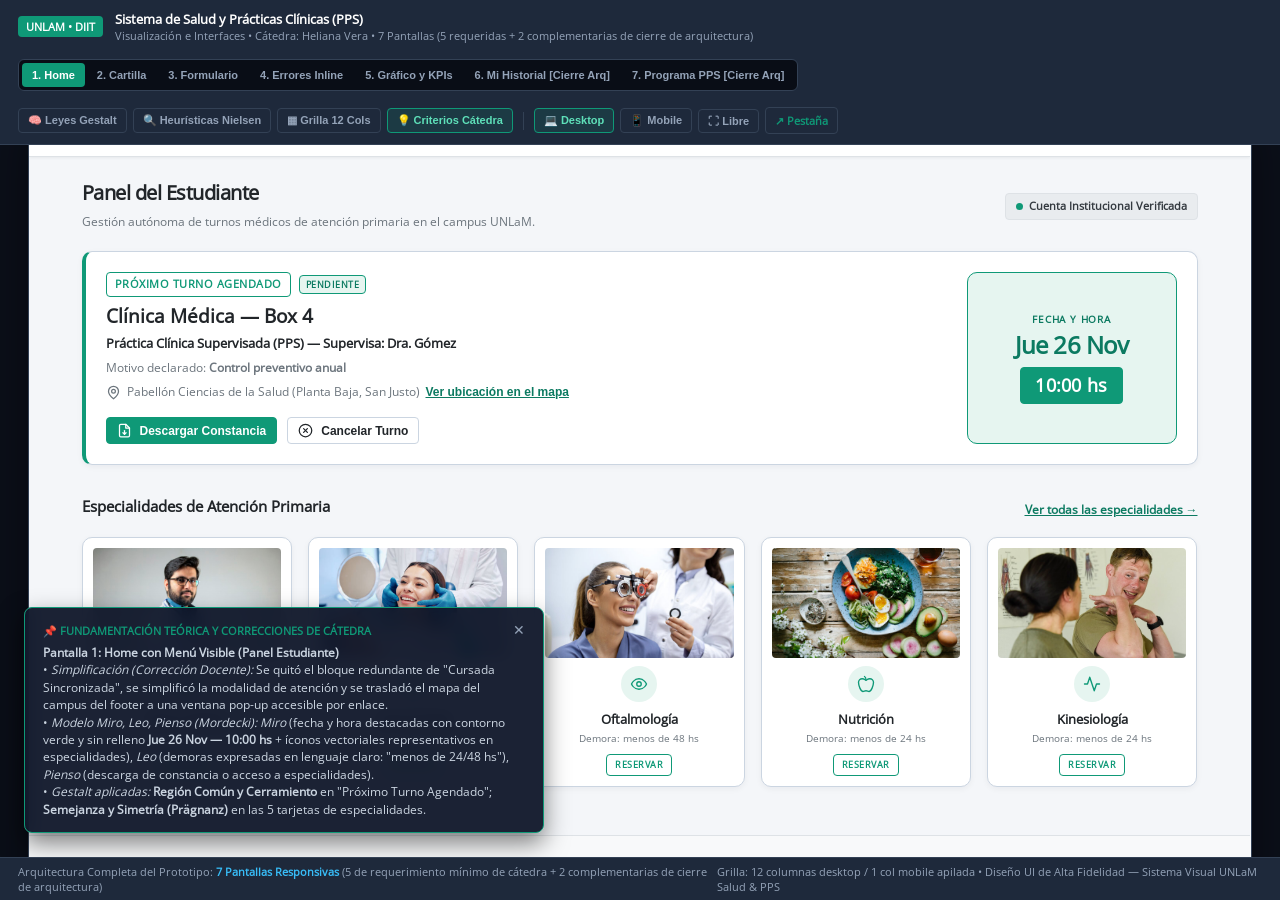
==== commit ff40b69f: "Corrección en las fechas de los turnos y su ordenamiento." ====
--- a/index.html
+++ b/index.html
@@ -426,7 +426,7 @@
     const annotations = {
       1: `<strong>Pantalla 1: Home con Menú Visible (Panel Estudiante)</strong><br>
           • <em>Simplificación (Corrección Docente):</em> Se quitó el bloque redundante de "Cursada Sincronizada", se simplificó la modalidad de atención y se trasladó el mapa del campus del footer a una ventana pop-up accesible por enlace.<br>
-          • <em>Modelo Miro, Leo, Pienso (Mordecki):</em> <em>Miro</em> (fecha y hora destacadas con contorno verde y sin relleno <strong>Jue 14 Nov — 10:00 hs</strong> + íconos vectoriales representativos en especialidades), <em>Leo</em> (demoras expresadas en lenguaje claro: "menos de 24/48 hs"), <em>Pienso</em> (descarga de constancia o acceso a especialidades).<br>
+          • <em>Modelo Miro, Leo, Pienso (Mordecki):</em> <em>Miro</em> (fecha y hora destacadas con contorno verde y sin relleno <strong>Jue 26 Nov — 10:00 hs</strong> + íconos vectoriales representativos en especialidades), <em>Leo</em> (demoras expresadas en lenguaje claro: "menos de 24/48 hs"), <em>Pienso</em> (descarga de constancia o acceso a especialidades).<br>
           • <em>Gestalt aplicadas:</em> <strong>Región Común y Cerramiento</strong> en "Próximo Turno Agendado"; <strong>Semejanza y Simetría (Prägnanz)</strong> en las 5 tarjetas de especialidades.`,
 
       2: `<strong>Pantalla 2: Cartilla y Filtros de Consultorios y Modalidad ("Filtrar Primero")</strong><br>
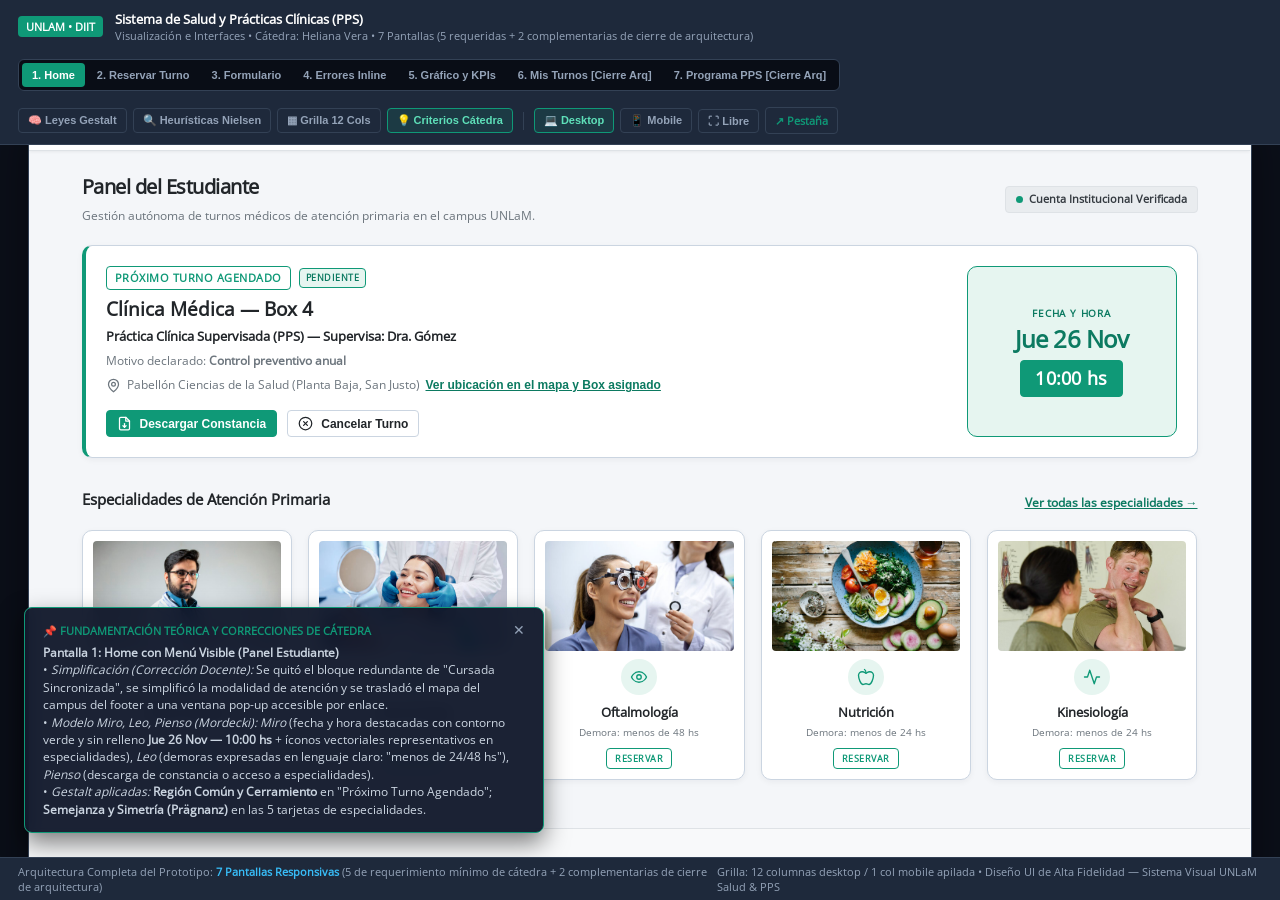
==== commit f9717e2b: "fix: feedback03" ====
--- a/index.html
+++ b/index.html
@@ -301,7 +301,7 @@
         1. Home
       </button>
       <button class="screen-tab-btn" onclick="loadScreen('pantalla_2_cartilla.html', 2, this)">
-        2. Cartilla
+        2. Reservar Turno
       </button>
       <button class="screen-tab-btn" onclick="loadScreen('pantalla_3_formulario.html', 3, this)">
         3. Formulario
@@ -314,7 +314,7 @@
       </button>
       <button class="screen-tab-btn" onclick="loadScreen('pantalla_6_historial.html', 6, this)"
         title="Pantalla complementaria: Cierre de arquitectura Nivel 2">
-        6. Mi Historial [Cierre Arq]
+        6. Mis Turnos [Cierre Arq]
       </button>
       <button class="screen-tab-btn" onclick="loadScreen('pantalla_7_programa_pps.html', 7, this)"
         title="Pantalla complementaria: Cierre de arquitectura Nivel 3">
@@ -449,7 +449,7 @@
           • <em>Principio de Tufte (Small Multiples):</em> Dos gráficos paralelos bajo la misma escala uniforme (0 a 15 días) permiten comprender la ventaja temporal en 2 segundos.<br>
           • <em>Gestalt y KPIs:</em> <strong>Simetría y Región Común</strong> en las 3 tarjetas de impacto (1.420 turnos, 3.850 hs PPS, 95% asistencia).`,
 
-      6: `<strong>Pantalla 6: Mi Historial Médico y Constancias (Pantalla Complementaria — Cierre Arq. Nivel 2)</strong><br>
+      6: `<strong>Pantalla 6: Mis Turnos y Constancias (Pantalla Complementaria — Cierre Arq. Nivel 2)</strong><br>
           • <em>Propósito:</em> Gestión personal del estudiante para consultar atenciones previas y <strong>descargar certificados oficiales en PDF</strong> con firma digital para presentar en trabajos o clases.<br>
           • <em>Aporte al Árbol de Navegación:</em> Cubre el 100% de los enlaces del header principal, evitando callejones sin salida en la navegación.<br>
           • <em>Heurística 3 (Control y Libertad):</em> Emisión de constancia oficial inmediata en 1 clic.<br>
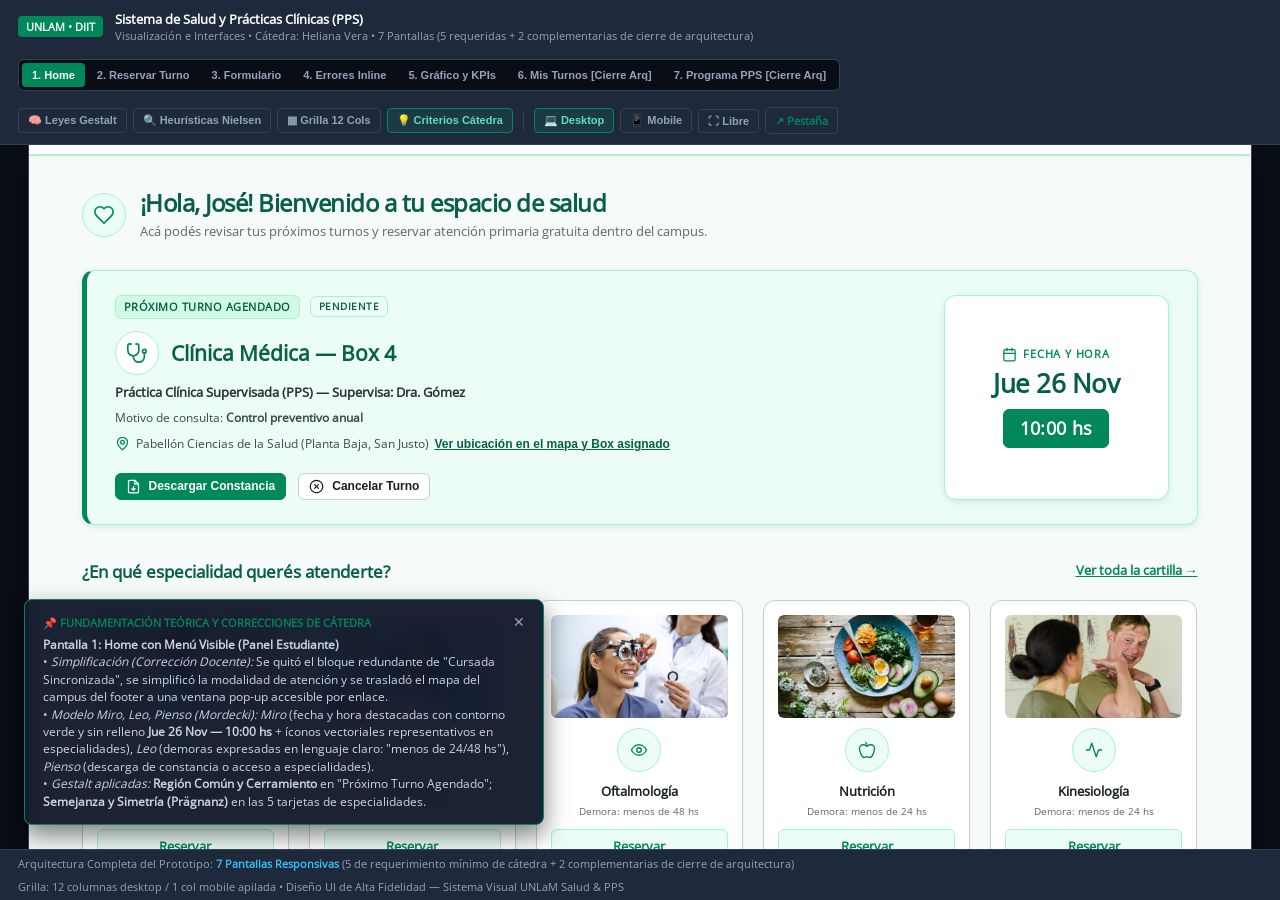
==== commit b2879056: "feedback03 y adaptación movil" ====
--- a/index.html
+++ b/index.html
@@ -10,7 +10,7 @@
       --ui-bg: #0f172a;
       --ui-bar: #1e293b;
       --ui-border: #334155;
-      --ui-accent: #0f9977;
+      --ui-accent: #00875A;
       --ui-text: #f8fafc;
       --ui-text-muted: #94a3b8;
     }
@@ -77,6 +77,7 @@
       gap: 2px;
       border: 1px solid var(--ui-border);
       overflow-x: auto;
+      max-width: 100%;
     }
 
     .screen-tab-btn {
@@ -275,7 +276,35 @@
       font-size: 11px;
       display: flex;
       justify-content: space-between;
+      flex-wrap: wrap;
+      gap: 8px;
       color: var(--ui-text-muted);
+    }
+
+    @media (max-width: 768px) {
+      .presenter-bar {
+        padding: 10px 12px;
+        gap: 10px;
+      }
+
+      .canvas-area {
+        padding: 8px;
+      }
+
+      .viewport-frame.mobile-mode {
+        width: 100%;
+        max-width: 375px;
+        height: 100%;
+        border-radius: 16px;
+        border-width: 6px;
+      }
+
+      .ux-annotation-drawer {
+        left: 12px;
+        right: 12px;
+        bottom: 12px;
+        max-width: none;
+      }
     }
   </style>
 </head>
